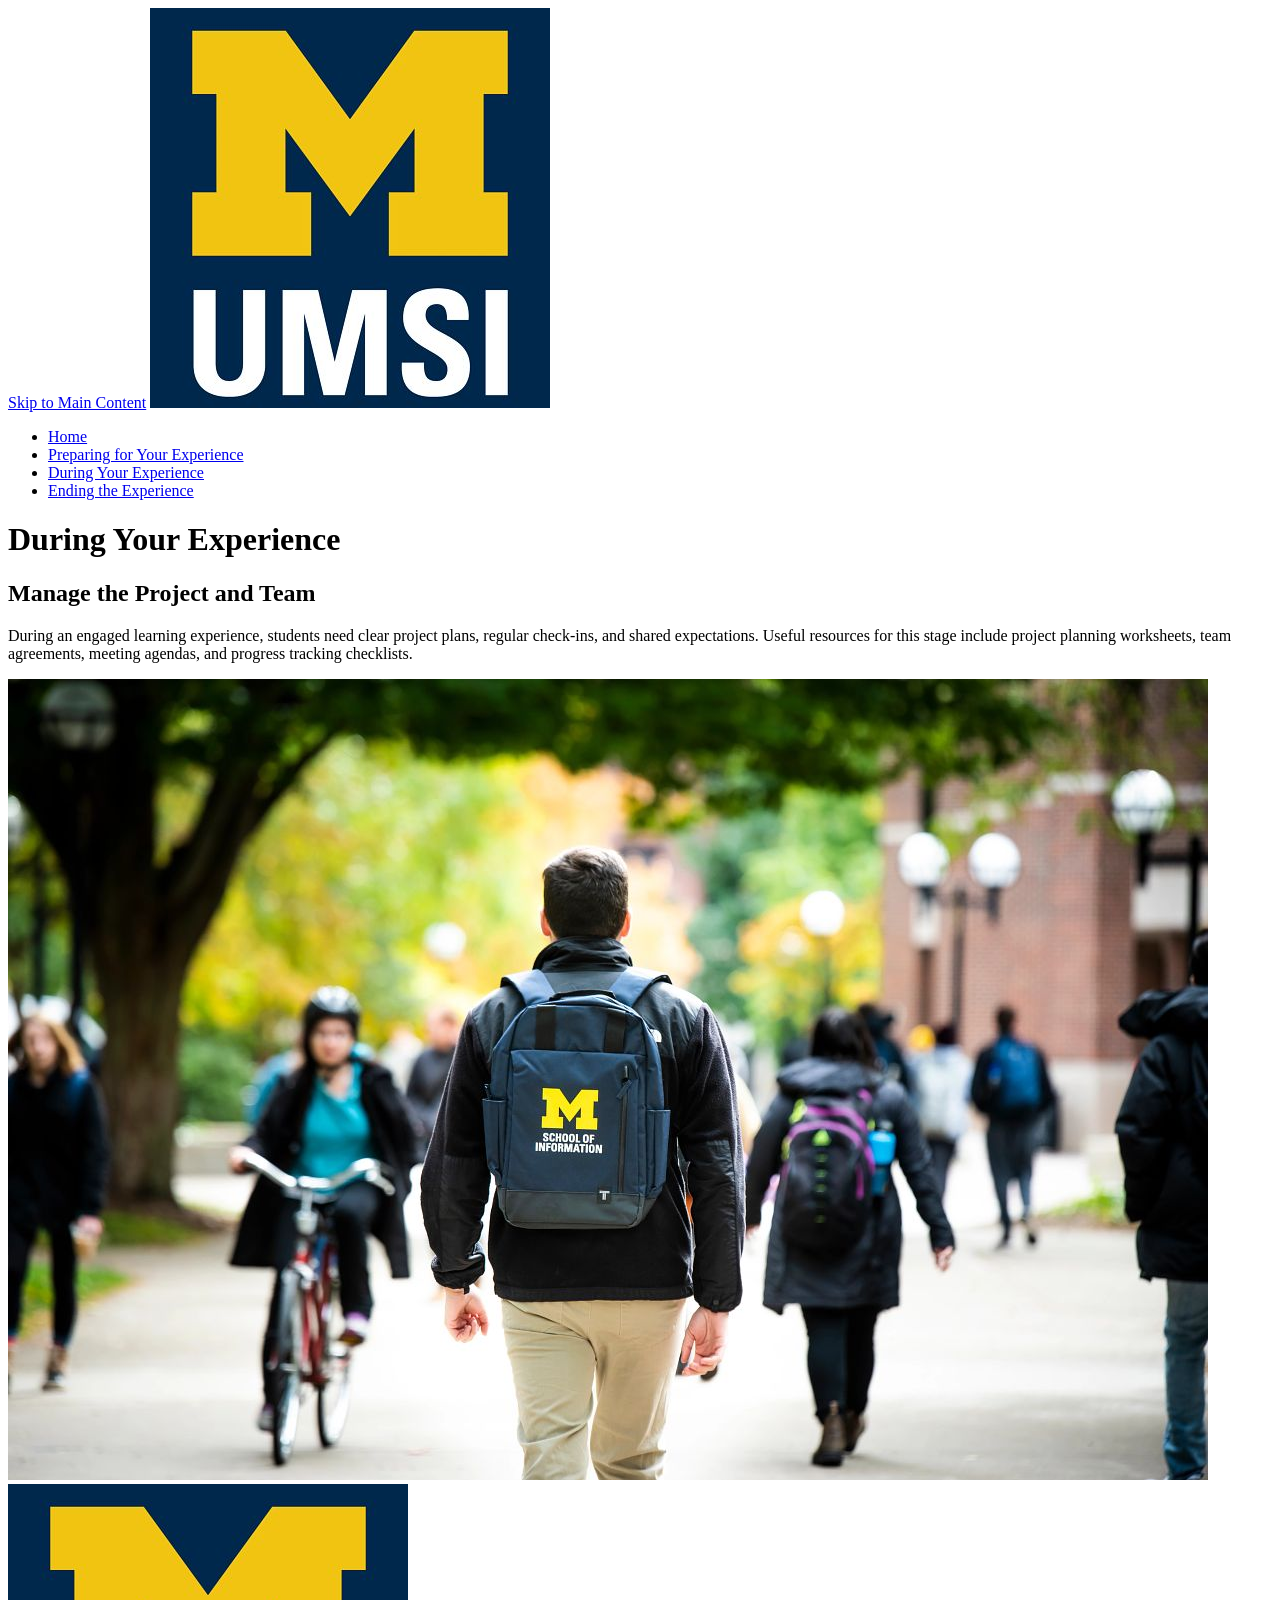
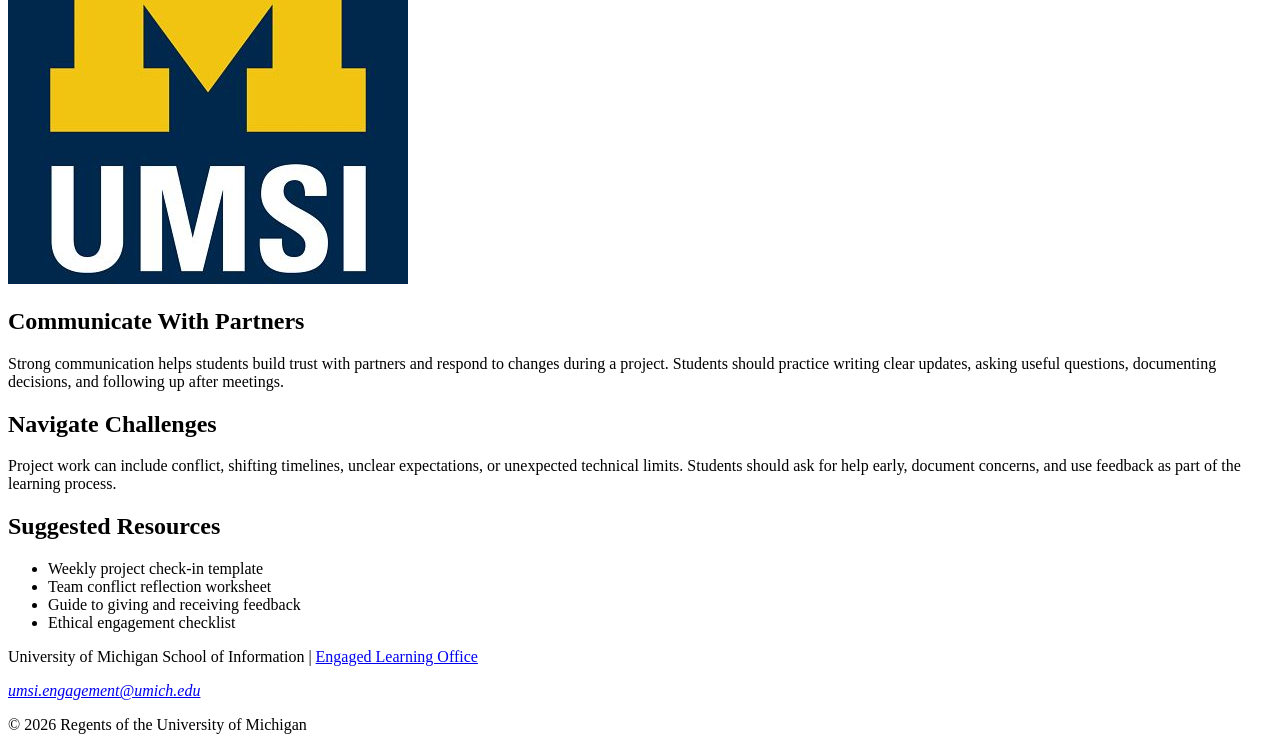
==== during.html @ a4a8299c "Add engaged learning pages and image" ====
<!DOCTYPE html>
<html lang="en">
<head>
    <meta charset="UTF-8">
    <meta name="viewport" content="width=device-width, initial-scale=1.0">
    <title>During Your Experience | UMSI</title>
</head>
<body>
    <header>
        <a href="#main">Skip to Main Content</a>
        <img src="images/UMSI_signature_vertical_informal_solidblue.jpg" alt="University of Michigan School of Information logo">
        <nav aria-label="Main navigation">
            <ul>
                <li><a href="index.html">Home</a></li>
                <li><a href="prep.html">Preparing for Your Experience</a></li>
                <li><a href="during.html" aria-current="page">During Your Experience</a></li>
                <li><a href="ending.html">Ending the Experience</a></li>
            </ul>
        </nav>
        <h1>During Your Experience</h1>
    </header>

    <main id="main">
        <section>
            <h2>Manage the Project and Team</h2>
            <p>
                During an engaged learning experience, students need clear project plans, regular check-ins, and shared expectations. Useful resources for this stage include project planning worksheets, team agreements, meeting agendas, and progress tracking checklists.
            </p>
            <img src="images/UMSI_CampusFall_UMSIBackpack_02.jpg" alt="A UMSI student backpack on campus, representing student project work.">
            <img src="images/UMSI_signature_vertical_informal_solidblue.jpg" alt="University of Michigan School of Information logo.">
        </section>

        <section>
            <h2>Communicate With Partners</h2>
            <p>
                Strong communication helps students build trust with partners and respond to changes during a project. Students should practice writing clear updates, asking useful questions, documenting decisions, and following up after meetings.
            </p>
        </section>

        <section>
            <h2>Navigate Challenges</h2>
            <p>
                Project work can include conflict, shifting timelines, unclear expectations, or unexpected technical limits. Students should ask for help early, document concerns, and use feedback as part of the learning process.
            </p>
        </section>

        <section>
            <h2>Suggested Resources</h2>
            <ul>
                <li>Weekly project check-in template</li>
                <li>Team conflict reflection worksheet</li>
                <li>Guide to giving and receiving feedback</li>
                <li>Ethical engagement checklist</li>
            </ul>
        </section>
    </main>

    <footer>
        <p>University of Michigan School of Information | <a href="https://www.si.umich.edu/programs/engaged-learning/about-engaged-learning-office">Engaged Learning Office</a></p>
        <address>
            <a href="mailto:umsi.engagement@umich.edu">umsi.engagement@umich.edu</a>
        </address>
        <p>&copy; 2026 Regents of the University of Michigan</p>
    </footer>
</body>
</html>
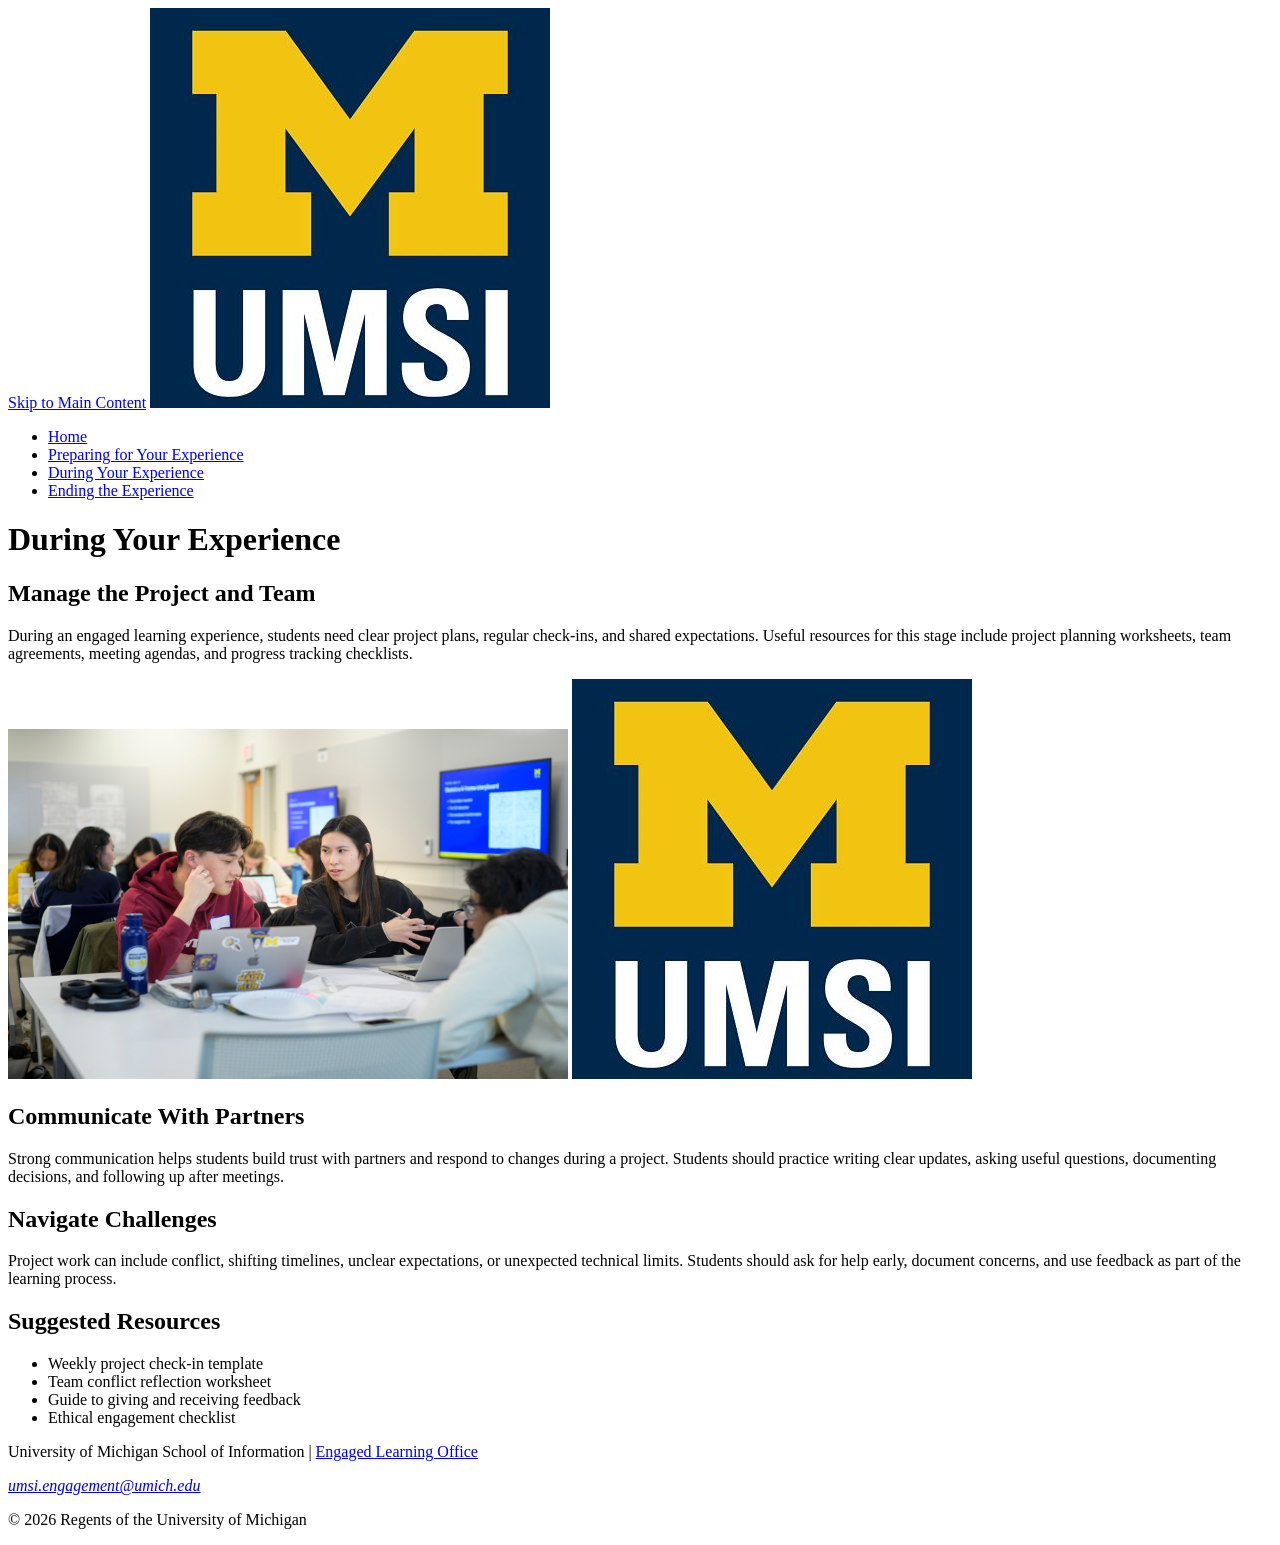
==== commit 1c9156dc: "Add images and update HTML" ====
--- a/during.html
+++ b/during.html
@@ -26,7 +26,7 @@
             <p>
                 During an engaged learning experience, students need clear project plans, regular check-ins, and shared expectations. Useful resources for this stage include project planning worksheets, team agreements, meeting agendas, and progress tracking checklists.
             </p>
-            <img src="images/UMSI_CampusFall_UMSIBackpack_02.jpg" alt="A UMSI student backpack on campus, representing student project work.">
+            <img src="images/UMSI_DesignJam_MixelStudio_11052025_05.jpg" alt="A UMSI student is communicating with a partner." width="560" height="350">
             <img src="images/UMSI_signature_vertical_informal_solidblue.jpg" alt="University of Michigan School of Information logo.">
         </section>
 
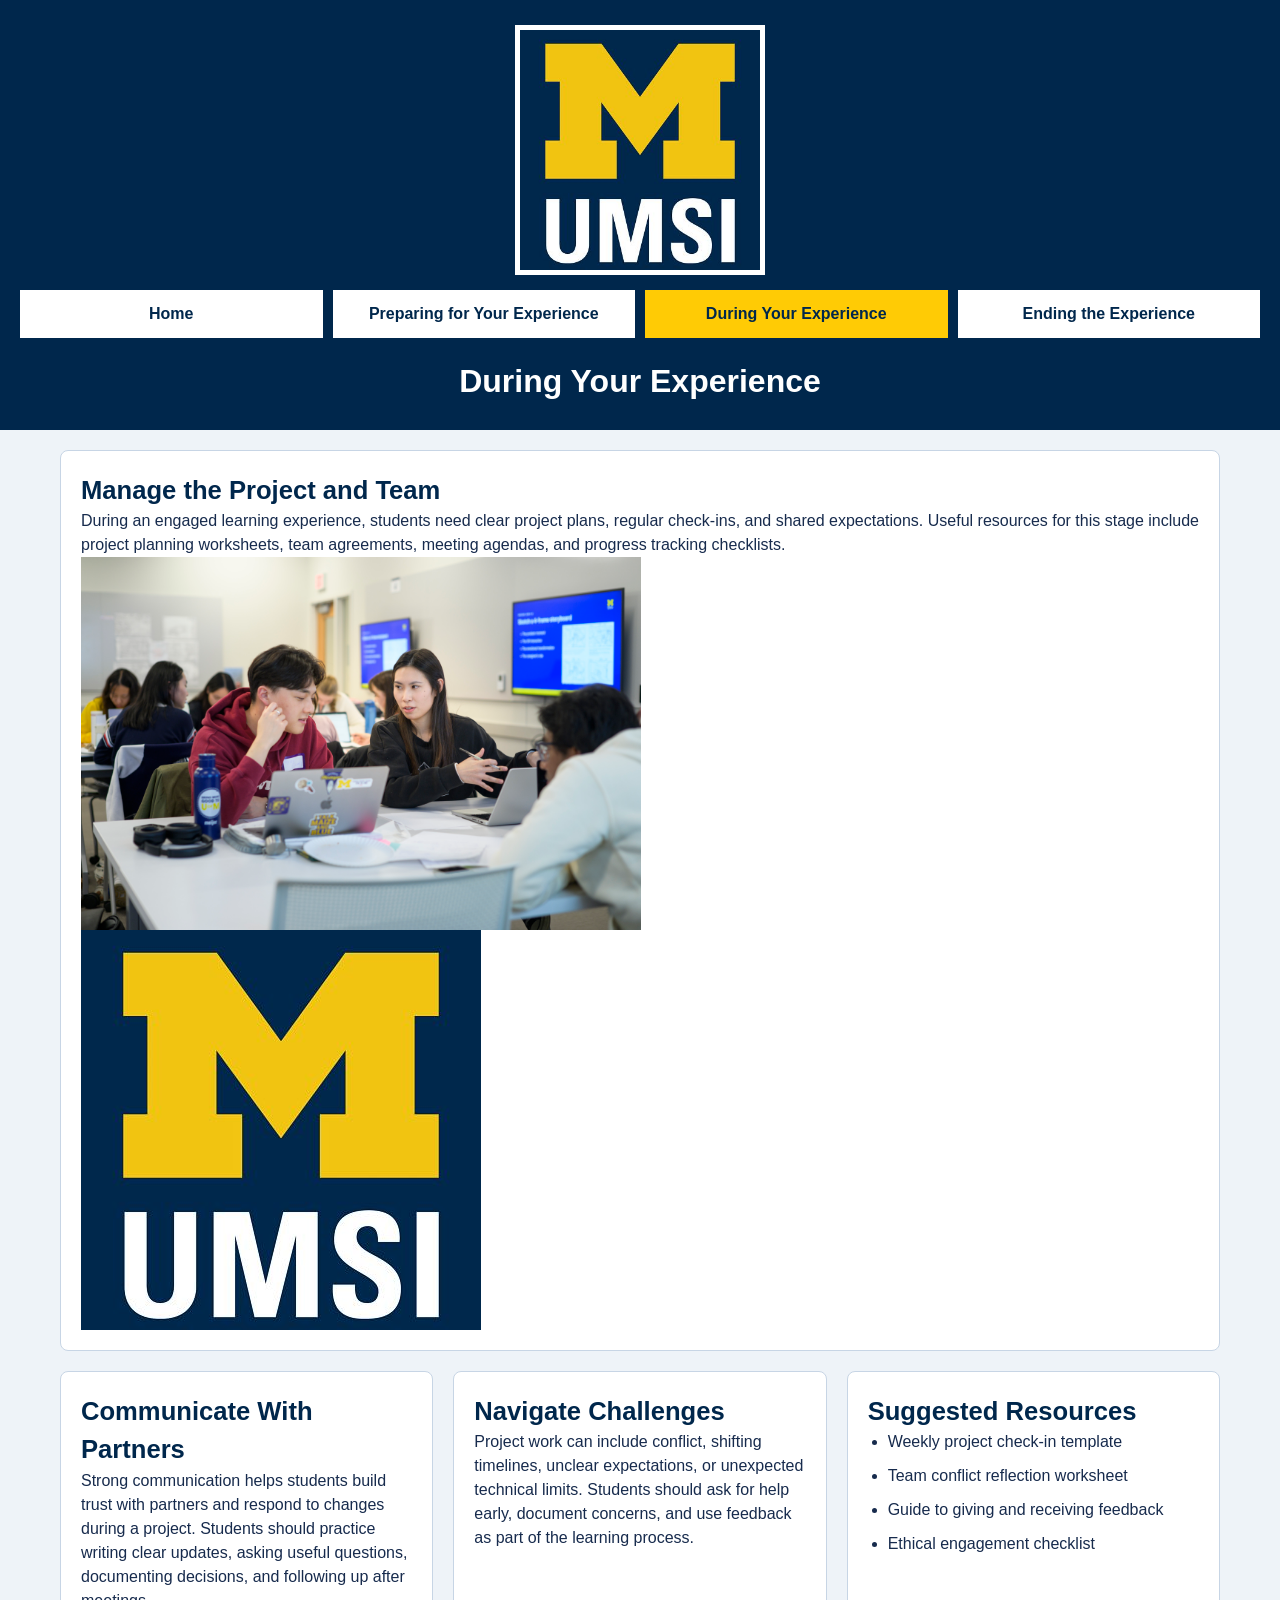
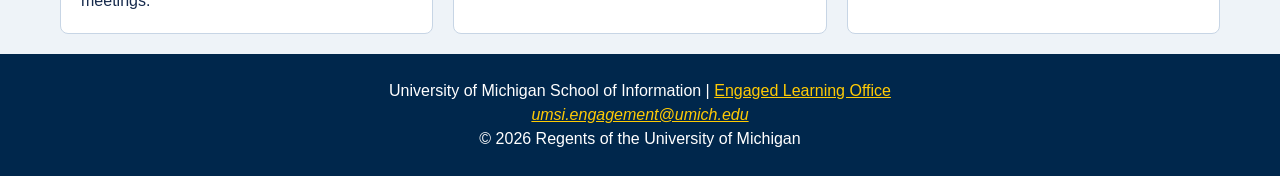
==== commit 17e8ed49: "Complete mobile first client project" ====
--- a/during.html
+++ b/during.html
@@ -3,11 +3,13 @@
 <head>
     <meta charset="UTF-8">
     <meta name="viewport" content="width=device-width, initial-scale=1.0">
+    <link rel="stylesheet" href="css/html5reset.css">
+    <link rel="stylesheet" href="css/style.css">
     <title>During Your Experience | UMSI</title>
 </head>
 <body>
     <header>
-        <a href="#main">Skip to Main Content</a>
+        <a class="skip-link" href="#main">Skip to Main Content</a>
         <img src="images/UMSI_signature_vertical_informal_solidblue.jpg" alt="University of Michigan School of Information logo">
         <nav aria-label="Main navigation">
             <ul>
--- a/css/style.css
+++ b/css/style.css
@@ -0,0 +1,207 @@
+body {
+  background-color: #eef3f8;
+  color: #172b4d;
+  font-family: Arial, Helvetica, sans-serif;
+  line-height: 1.5;
+  margin: 0;
+}
+
+
+
+.skip-link {
+  background-color: #ffcb05;
+  color: #00274c;
+  font-weight: bold;
+  left: -9999px;
+  padding: 10px;
+  position: absolute;
+  top: 0;
+  z-index: 1000;
+}
+
+.skip-link:focus {
+  left: 10px;
+  top: 10px;
+}
+
+
+
+
+
+a:focus {
+  outline: 3px solid #e85d04;
+  outline-offset: 3px;
+}
+
+
+
+
+
+
+header {
+  background-color: #00274c;
+  color: #ffffff;
+  display: grid;
+  gap: 15px;
+  justify-items: center;
+  padding: 25px 20px;
+  text-align: center;
+}
+
+header > img {
+  background-color: #ffffff;
+  max-width: 250px;
+  padding: 5px;
+  width: 70%;
+}
+
+header h1 {
+  color: #ffffff;
+  font-size: 2rem;
+}
+
+
+
+
+
+nav {
+  width: 100%;
+}
+
+nav ul {
+  display: grid;
+  gap: 10px;
+  grid-template-columns: repeat(auto-fit, minmax(140px, 1fr));
+  list-style: none;
+  margin: 0;
+  padding: 0;
+}
+
+nav a {
+  background-color: #ffffff;
+  color: #00274c;
+  display: block;
+  font-weight: bold;
+  padding: 12px;
+  text-decoration: none;
+}
+
+nav a:hover {
+  background-color: #ffcb05;
+}
+
+nav a[aria-current="page"] {
+  background-color: #ffcb05;
+  border-bottom: 4px solid #00274c;
+}
+
+
+
+
+
+
+
+h1,
+h2,
+h3 {
+  color: #00274c;
+}
+
+h2 {
+  font-size: 1.6rem;
+}
+
+h3 {
+  font-size: 1.25rem;
+}
+
+
+/*grid!!*/
+
+main {
+  display: grid;
+  gap: 20px;
+  grid-template-columns: repeat(auto-fit, minmax(280px, 1fr));
+  margin: 0 auto;
+  max-width: 1200px;
+  padding: 20px;
+}
+
+main > section {
+  background-color: #ffffff;
+  border: 1px solid #c7d5e5;
+  border-radius: 8px;
+  padding: 20px;
+}
+
+main > aside {
+  background-color: #fff8d9;
+  border: 1px solid #c7d5e5;
+  border-radius: 8px;
+  padding: 20px;
+}
+
+
+
+main > section:first-child {
+  grid-column: 1 / -1;
+}
+
+main img {
+  height: auto;
+  max-width: 100%;
+}
+
+main iframe {
+  max-width: 100%;
+  width: 100%;
+}
+
+main ul {
+  padding-left: 20px;
+}
+
+main li + li {
+  margin-top: 10px;
+}
+
+main a {
+  color: #0056a6;
+  font-weight: bold;
+}
+
+
+
+
+
+article {
+  background-color: #f6f9fc;
+  border-left: 5px solid #ffcb05;
+  margin-top: 15px;
+  padding: 15px;
+}
+
+
+
+
+
+
+footer {
+  background-color: #00274c;
+  color: #ffffff;
+  padding: 25px 20px;
+  text-align: center;
+}
+
+footer a {
+  color: #ffcb05;
+}
+
+
+
+
+@media (prefers-reduced-motion: reduce) {
+  html {
+    scroll-behavior: auto;
+  }
+}
